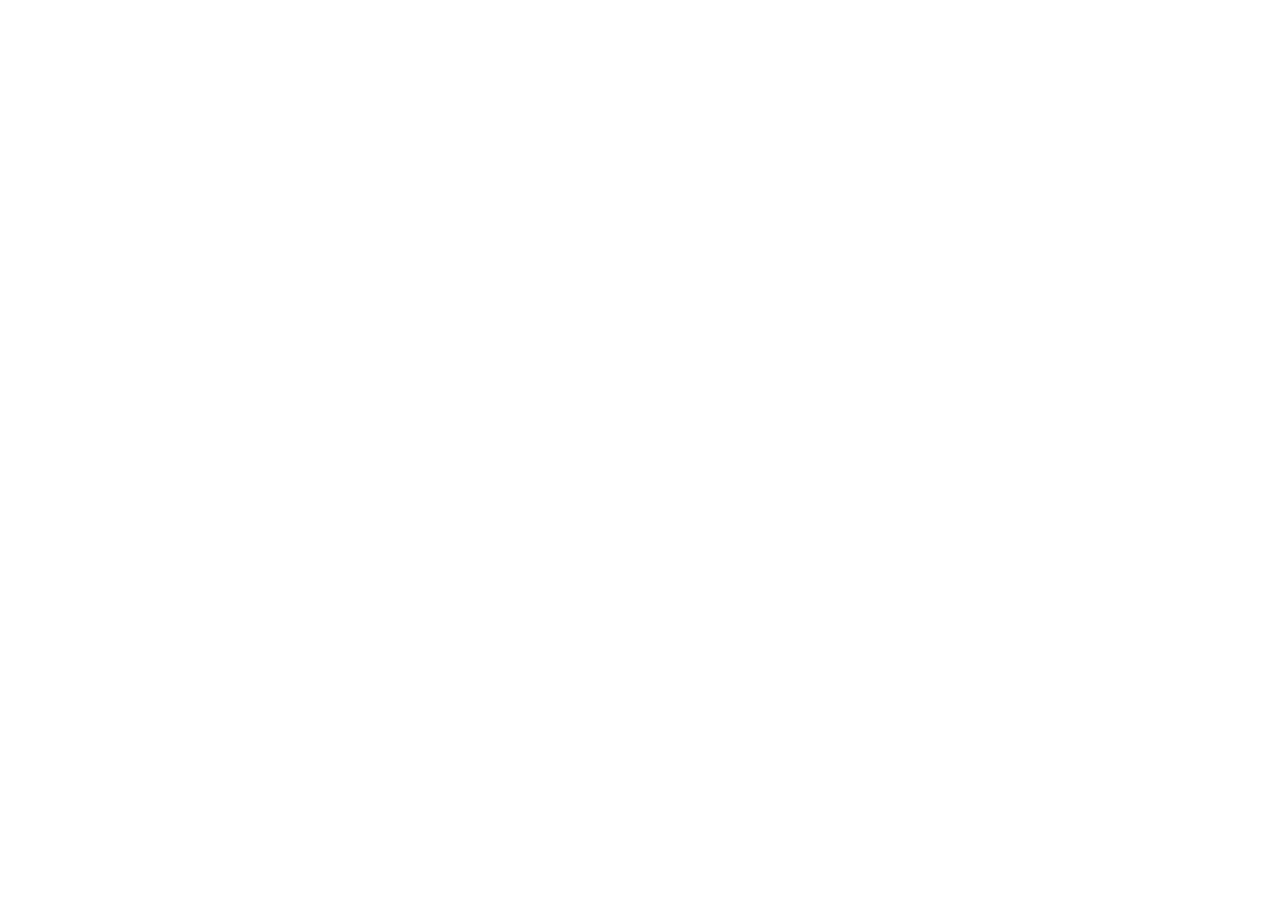
==== index.html @ 58c8fb67 "basis toegevoegd" ====
<!-- HTML -->
<!DOCTYPE html>
<html lang="en">
<head>
  <meta charset="UTF-8">
  <meta name="viewport" content="width=device-width, initial-scale=1.0">
  <title>Inspiratie</title>
</head>

<body> 
 
    
</body>
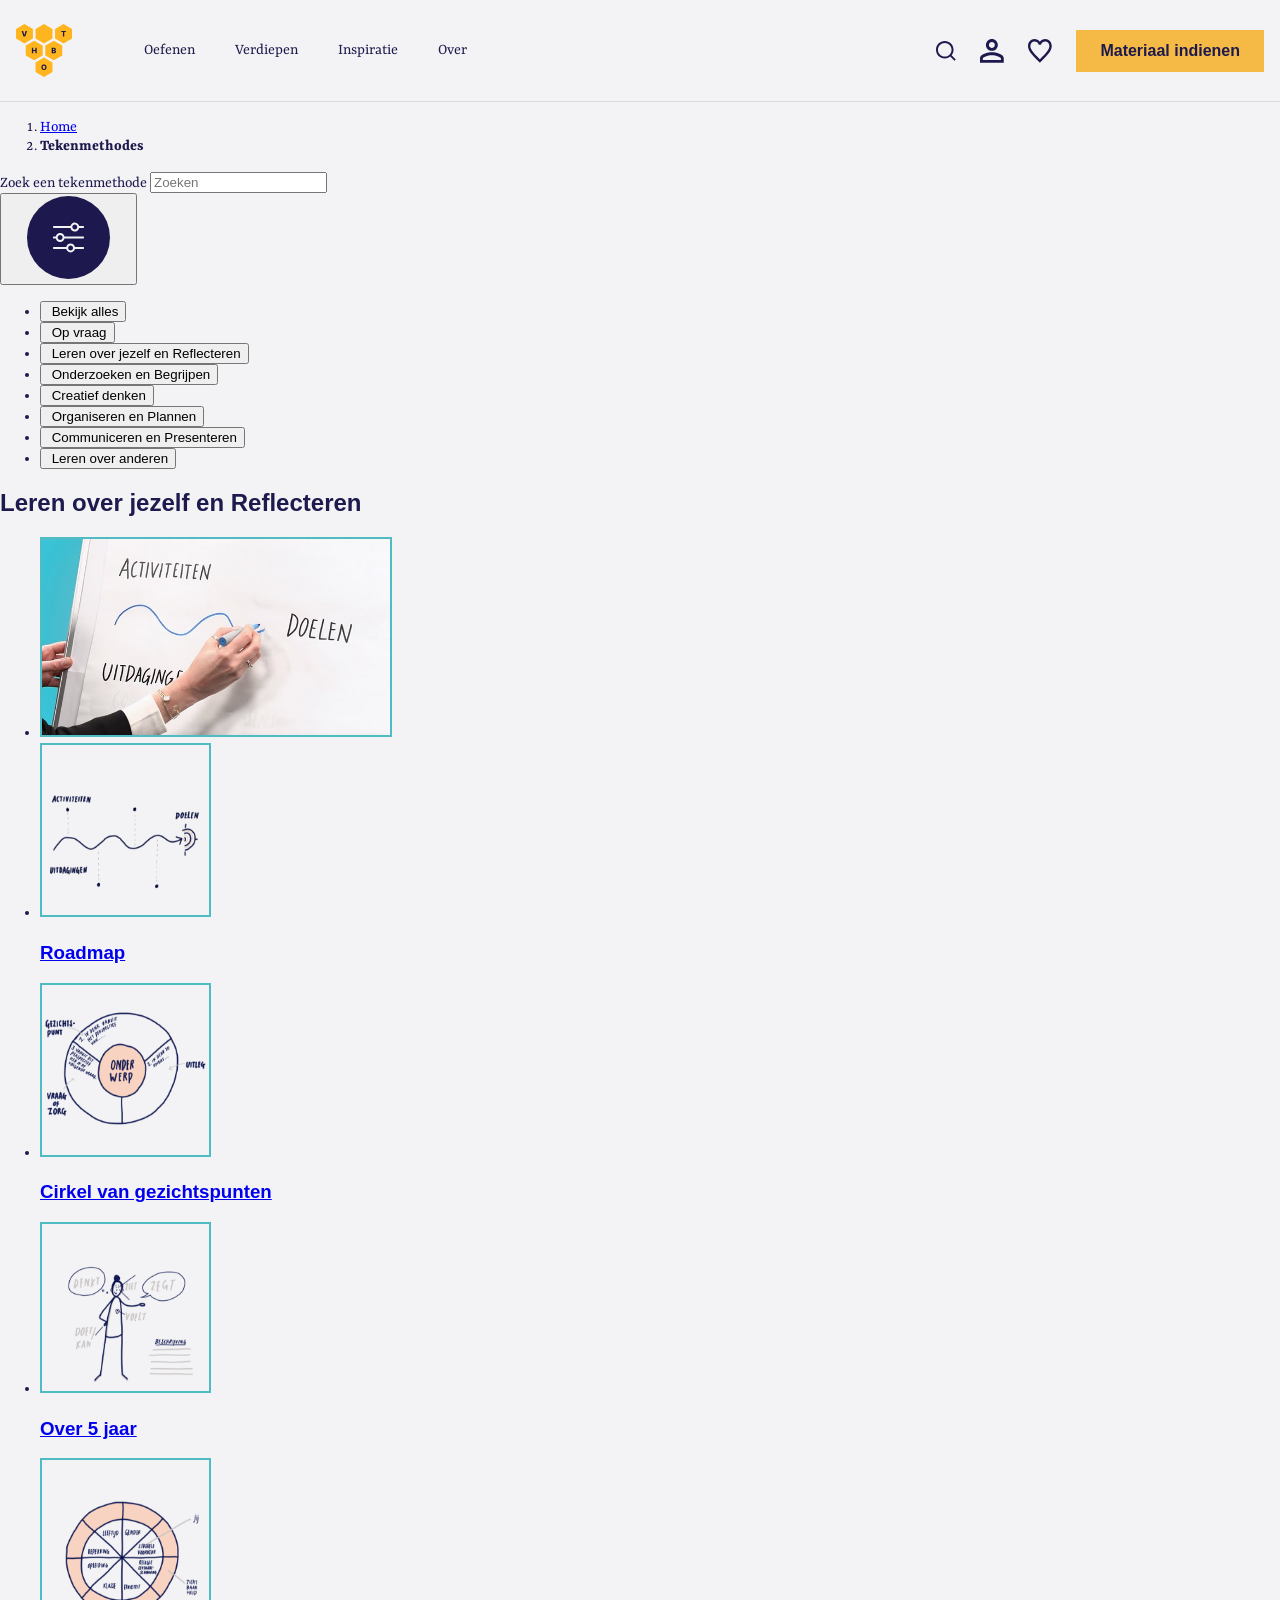
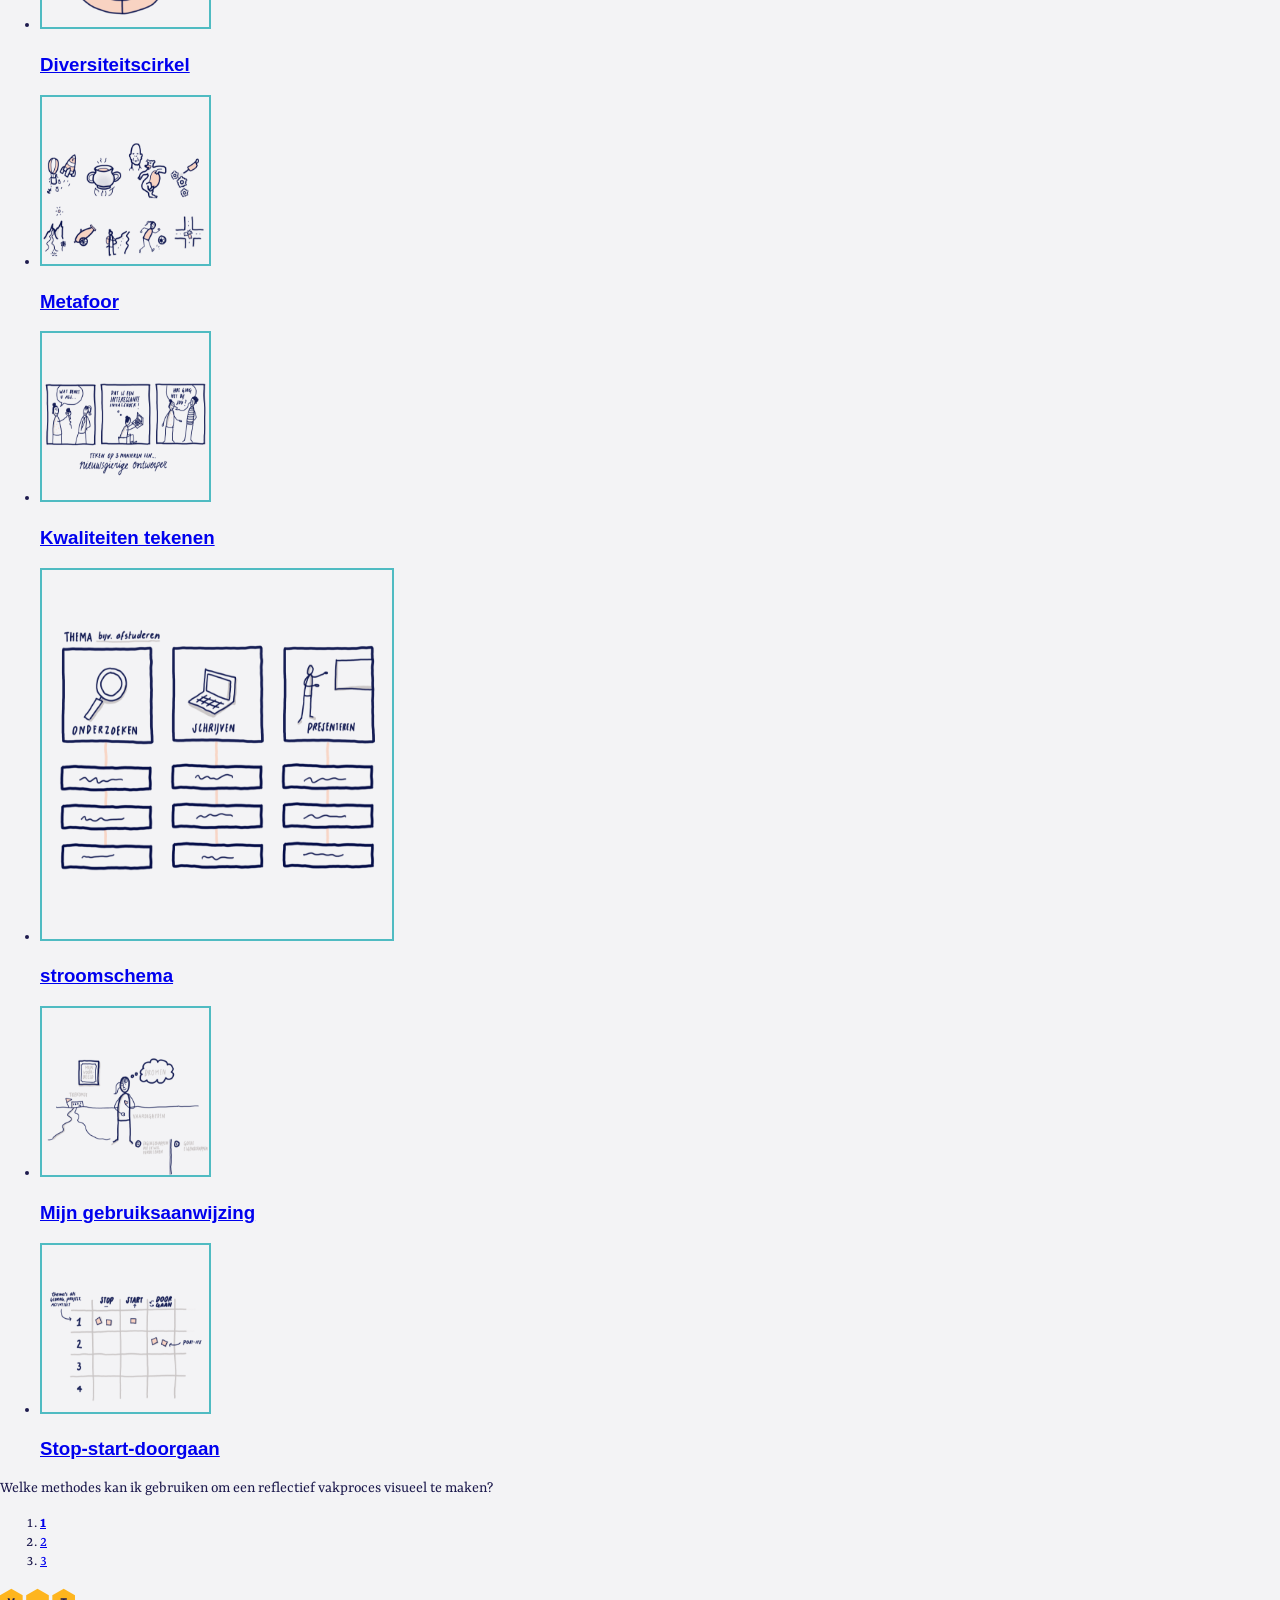
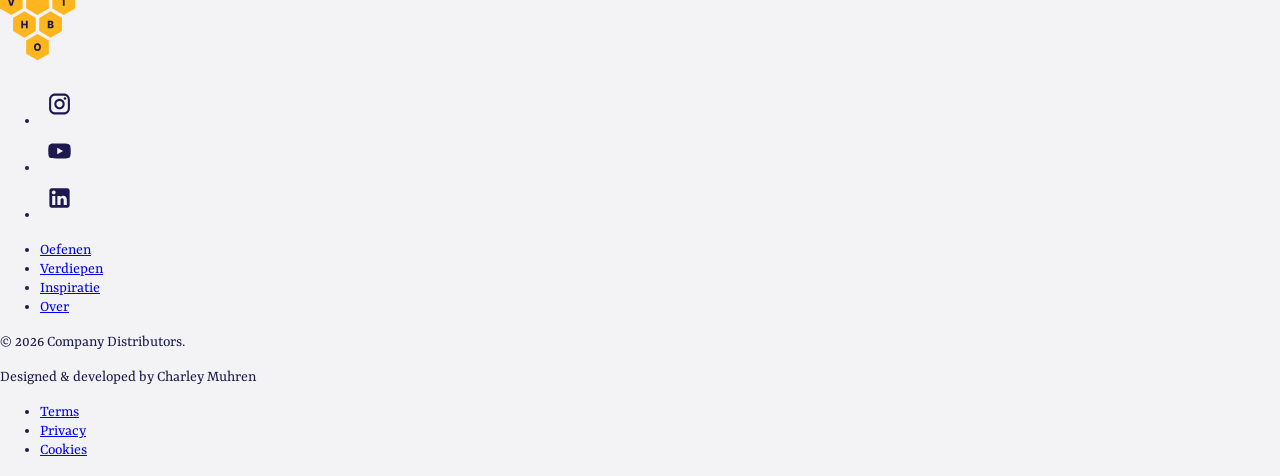
==== commit 7fbbbbd4: "html bestanden naam veranderd" ====
--- a/index.html
+++ b/index.html
@@ -1,13 +1,244 @@
-<!-- HTML -->
 <!DOCTYPE html>
-<html lang="en">
+<html lang="nl">
+
 <head>
   <meta charset="UTF-8">
   <meta name="viewport" content="width=device-width, initial-scale=1.0">
-  <title>Inspiratie</title>
+  <title>Tekenmethodes</title>
+  <link rel="stylesheet" href="https://use.typekit.net/amj1ims.css">
+  <link rel="stylesheet" href="https://fonts.googleapis.com/css2?family=Yrsa:wght@400;700&display=swap">
+  <link rel="stylesheet" href="styles/styles.css">
+  <script defer src="scripts/script.js"></script>
 </head>
 
-<body> 
- 
-    
-</body>+<body>
+  <header>
+    <a href="index.html" class="logo">
+     <img src="assets/logo.svg" alt="Home" width="75" height="75">
+    </a>
+
+    <nav class="hoofdmenu">
+      <ul>
+        <li><a href="#">Oefenen</a></li>
+        <li><a href="#">Verdiepen</a></li>
+        <li><a href="inspiratie.html">Inspiratie</a></li>
+        <li><a href="#">Over</a></li>
+        <li class="materiaal-mobiel"><a href="#">Materiaal indienen</a></li>
+      </ul>
+    </nav>
+
+    <button type="button" class="zoek-button">
+      <img src="assets/zoeken.svg" alt="Zoeken">
+    </button>
+
+    <a href="#" class="account">
+      <img src="assets/account.svg" alt="Account">
+    </a>
+
+    <a href="#" class="favorieten">
+      <img src="assets/hartje.svg" alt="Favorieten">
+    </a>
+
+    <a href="#" class="materiaal">Materiaal indienen</a>
+
+    <button type="button" class="menu-button">
+      <img src="assets/hamburger.svg" alt="Menu">
+    </button>
+  </header>
+
+  <main>
+    <nav class="breadcrumb">
+      <ol>
+        <li><a href="index.html">Home</a></li>
+        <li><span class="active">Tekenmethodes</span></li>
+      </ol>
+    </nav>
+
+    <form>
+      <label for="zoeken">Zoek een tekenmethode</label>
+      <input type="search" id="zoeken" name="zoeken" placeholder="Zoeken">
+    </form>
+
+    <button type="button">
+      <img src="assets/sorteren.svg" alt="Sorteren">
+    </button>
+
+    <!--Deze ul wordt een flexbox die horizontaal scrollt, met overflow-x: auto-->
+    <ul class="filters">
+      <li>
+        <button type="button">
+          <img src="assets/alles.svg" alt="">
+          Bekijk alles
+        </button>
+      </li>
+
+      <li>
+        <button type="button">
+          <img src="assets/op-vraag.svg" alt="">
+          Op vraag
+        </button>
+      </li>
+
+      <li>
+        <button type="button">
+          <img src="assets/reflecteren.svg" alt="">
+          Leren over jezelf en Reflecteren
+        </button>
+      </li>
+
+      <li>
+        <button type="button">
+          <img src="assets/onderzoeken.svg" alt="">
+          Onderzoeken en Begrijpen
+        </button>
+      </li>
+
+      <li>
+        <button type="button">
+          <img src="assets/creatief-denken.svg" alt="">
+          Creatief denken
+        </button>
+      </li>
+
+      <li>
+        <button type="button">
+          <img src="assets/organiseren.svg" alt="">
+          Organiseren en Plannen
+        </button>
+      </li>
+
+      <li>
+        <button type="button">
+          <img src="assets/communiceren.svg" alt="">
+          Communiceren en Presenteren
+        </button>
+      </li>
+
+      <li>
+        <button type="button">
+          <img src="assets/leren-over-anderen.svg" alt="">
+          Leren over anderen
+        </button>
+      </li>
+    </ul>
+
+
+    <section>
+      <h2>Leren over jezelf en Reflecteren</h2>
+      <ul class="tekenmethodes">
+
+        <li>
+          <a href="#">
+            <img src="assets/video-activiteiten.svg" alt="Video over activiteiten, uitdagingen en doelen">
+          </a>
+        </li>
+
+        <li>
+          <a href="#">
+            <img src="assets/roadmap.svg" alt="">
+            <h3>Roadmap</h3>
+          </a>
+        </li>
+
+        <li>
+          <a href="#">
+            <img src="assets/cirkel-gezichtspunten.svg" alt="">
+            <h3>Cirkel van gezichtspunten</h3>
+          </a>
+        </li>
+
+        <li>
+          <a href="#">
+            <img src="assets/over-5-jaar.svg" alt="">
+            <h3>Over 5 jaar</h3>
+          </a>
+        </li>
+
+        <li>
+          <a href="#">
+            <img src="assets/diversiteitscirkel.svg" alt="">
+            <h3>Diversiteitscirkel</h3>
+          </a>
+        </li>
+
+        <li>
+          <a href="#">
+            <img src="assets/metafoor.svg" alt="">
+            <h3>Metafoor</h3>
+          </a>
+        </li>
+
+        <li>
+          <a href="#">
+            <img src="assets/kwaliteiten-tekenen.svg" alt="">
+            <h3>Kwaliteiten tekenen</h3>
+          </a>
+        </li>
+
+        <li>
+          <a href="#">
+            <img src="assets/stroomschema.svg" alt="">
+            <h3>stroomschema</h3>
+          </a>
+        </li>
+
+        <li>
+          <a href="#">
+            <img src="assets/mijn-gebruiksaanwijzing.svg" alt="">
+            <h3>Mijn gebruiksaanwijzing</h3>
+          </a>
+        </li>
+
+        <li>
+          <a href="#">
+            <img src="assets/stop-start-doorgaan.svg" alt="">
+            <h3>Stop-start-doorgaan</h3>
+          </a>
+        </li>
+
+      </ul>
+
+      <p>
+        Welke methodes kan ik gebruiken om een reflectief vakproces visueel te maken?
+      </p>
+    </section>
+
+    <nav class="pages">
+      <ol>
+        <li><a href="tekenmethodes.html" class="active">1</a></li>
+        <li><a href="#">2</a></li>
+        <li><a href="#">3</a></li>
+      </ol>
+    </nav>
+  </main>
+
+  <footer>
+    <img src="assets/logo.svg" alt="" width="75" height="75">
+
+    <ul class="socials">
+      <li><a href="https://www.instagram.com/charley_muhren/"><img src="assets/instagram.svg" alt="Instagram"></a></li>
+      <li><a href="#"><img src="assets/youtube.svg" alt="YouTube"></a></li>
+      <li><a href="#"><img src="assets/linkedin.svg" alt="LinkedIn"></a></li>
+    </ul>
+
+    <nav class="footer">
+      <ul>
+        <li><a href="#">Oefenen</a></li>
+        <li><a href="#">Verdiepen</a></li>
+        <li><a href="inspiratie.html">Inspiratie</a></li>
+        <li><a href="#">Over</a></li>
+      </ul>
+    </nav>
+
+    <p>&copy; 2026 Company Distributors.</p>
+    <p>Designed &amp; developed by Charley Muhren</p>
+
+    <ul class="policies">
+      <li><a href="#">Terms</a></li>
+      <li><a href="#">Privacy</a></li>
+      <li><a href="#">Cookies</a></li>
+    </ul>
+  </footer>
+</body>
+
+</html>
--- a/styles/styles.css
+++ b/styles/styles.css
@@ -0,0 +1,197 @@
+/* CUSTOM PROPERTIES */
+:root {
+    /* fonts */
+    --font-titels: "rigid-square", sans-serif;
+    --font-tekst: "Yrsa", serif;
+
+    /* kleuren (geschat, check in Figma) */
+    --tekst-kleur: #1d1a4d;
+    --achtergrond: #f3f3f5;
+    --lijn: #d8d8dd;
+    --accent: #f5b945;
+}
+
+
+/* ALGEMENE STIJLEN */
+body {
+    margin: 0;
+    font-family: var(--font-tekst);
+    color: var(--tekst-kleur);
+    background-color: var(--achtergrond);
+}
+
+h1,
+h2,
+h3 {
+    font-family: var(--font-titels);
+    font-weight: 700;
+}
+
+
+/* DE HEADER */
+header {
+    display: flex;
+    align-items: center;
+    gap: 1.5em;
+    padding: 1em;
+}
+
+/* logo: duwt alles wat erna komt naar rechts */
+.logo {
+    margin-right: auto;
+    
+}
+
+.logo img {
+  display: block;
+  width: 3.5em;
+  height: auto;
+}
+
+/* knoppen in de header: standaard knopstijl weghalen */
+header button {
+    padding: 0;
+    border: none;
+    background: none;
+    cursor: pointer;
+}
+
+/* alle icoontjes in de header even groot */
+header button img,
+.account img,
+.favorieten img {
+    display: block;
+    width: 1.5em;
+    height: 1.5em;
+}
+
+
+
+
+/* MENU BUTTON */
+.menu-button {
+    position: relative;
+    z-index: 100;
+    
+}
+
+/* als menu open is: kruisje tonen */
+header:has(.is-open) .menu-button img {
+    content: url(../assets/kruisje.svg);
+}
+
+
+
+/* HET HOOFDMENU */
+.hoofdmenu {
+    position: fixed;
+    top: 0;
+    right: 0;
+    bottom: 0;
+    left: 0;
+    padding: 7em 1em 1em;
+    background-color: var(--achtergrond);
+    translate: 100% 0%;
+    transition: translate .3s;
+   
+}
+
+/* als menu open is */
+.hoofdmenu.is-open {
+    translate: 0% 0%;
+    
+}
+
+.hoofdmenu ul {
+    margin: 0;
+    padding: 0;
+    list-style: none;
+    display: grid;
+    gap: 2em;
+    text-align: center;
+}
+
+.hoofdmenu a {
+    color: var(--tekst-kleur);
+    text-decoration: none;
+    font-size: 1.25em;
+}
+
+
+/* MATERIAAL INDIENEN    */
+/* gedeelde stijl voor mobiel en desktop */
+.materiaal,
+.materiaal-mobiel a {
+    padding: .75em 1.5em;
+    background-color: var(--accent);
+    color: var(--tekst-kleur);
+    text-decoration: none;
+    font-family: var(--font-titels);
+    font-weight: 700;
+}
+
+.materiaal-mobiel a {
+    display: inline-block;
+}
+
+/* desktopknop: op mobiel verbergen */
+.materiaal {
+    display: none;
+}
+
+
+
+
+/* BREADCRUMB EN PAGINERING */
+.breadcrumb .active,
+.pages .active {
+    font-weight: 700;
+}
+
+
+
+
+/* DESKTOP: als de browser minimaal 60em breed is */
+@media (min-width: 60em) {
+
+    /* header */
+    header {
+        padding: 1.5em 1em;
+        border-bottom: 1px solid var(--lijn);
+    }
+
+    .logo {
+        margin-right: 3em;
+    }
+
+    /* hamburger en mobiele knop weg, desktopknop tonen */
+    .menu-button,
+    .materiaal-mobiel {
+        display: none;
+    }
+
+    .materiaal {
+        display: block;
+    }
+
+    /* hoofdmenu in een rij */
+    .hoofdmenu {
+        position: static;
+        translate: unset;
+        padding: 0;
+        background: none;
+        transition: none;
+        flex: 1;
+       
+    }
+
+    .hoofdmenu ul {
+        display: flex;
+        align-items: center;
+        gap: 2.5em;
+    }
+
+    .hoofdmenu a {
+        font-size: 1em;
+    }
+}
